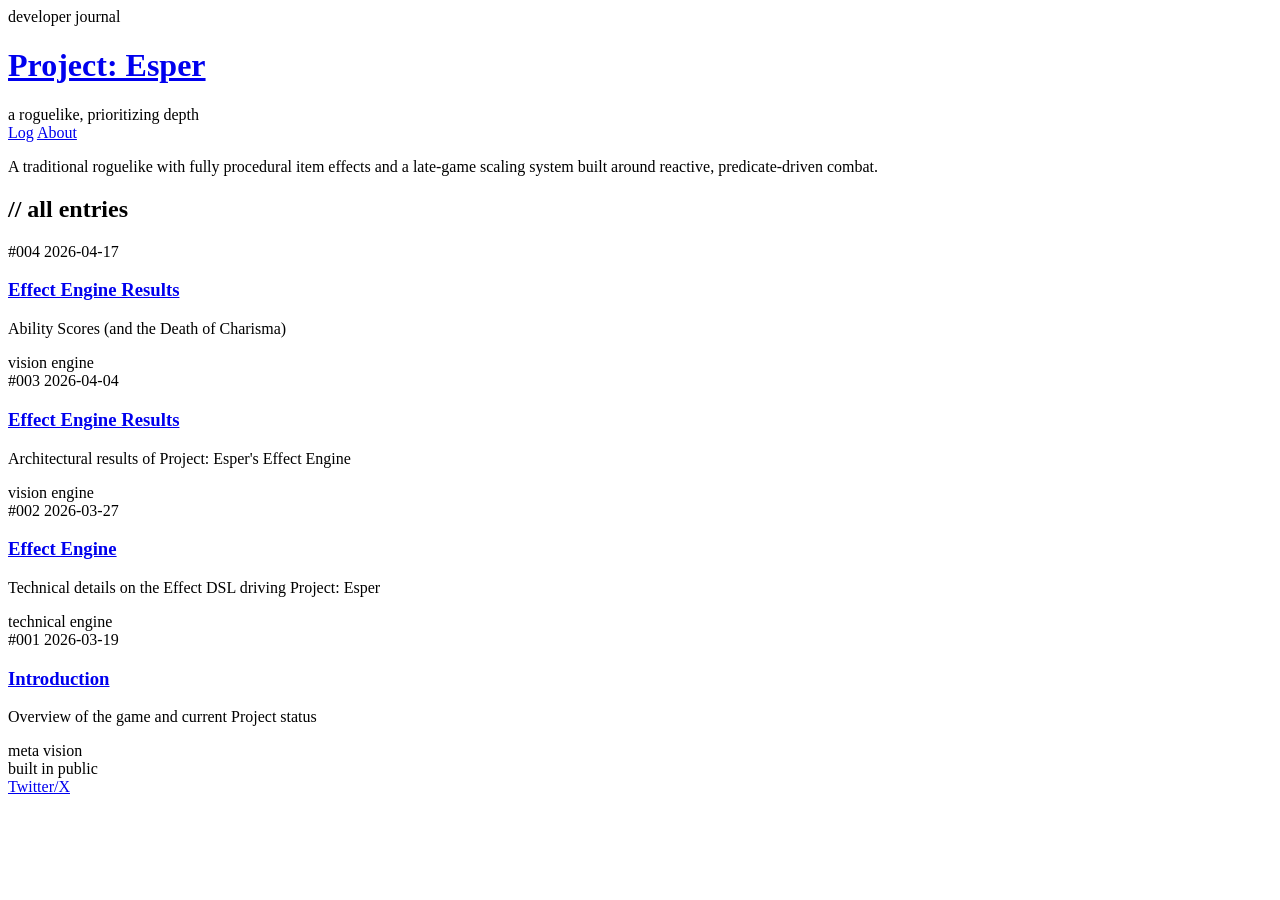
==== index.html @ 76cdac92 "Add post: week-004" ====
<!DOCTYPE html>
<html lang="en">
<head>
  <meta charset="UTF-8" />
  <meta name="viewport" content="width=device-width, initial-scale=1.0" />
  <title>Project: Esper — Dev Log</title>
  <meta name="description" content="Weekly development log for Project: Esper, a traditional roguelike with fully proc-gen item effects and reactive combat mechanics." />
  <link rel="stylesheet" href="assets/css/style.css" />
</head>
<body>

  <header class="site-header">
    <div class="header-inner">
      <div class="logo-block">
        <span class="logo-eyebrow">developer journal</span>
        <h1 class="site-title"><a href="index.html">Project: Esper</a></h1>
        <span class="logo-sub">a roguelike, prioritizing depth</span>
      </div>
      <nav class="site-nav">
        <a href="index.html" class="nav-link active">Log</a>
        <a href="about.html" class="nav-link">About</a>
      </nav>
    </div>
  </header>

  <main class="main-content">
    <section class="hero">
      <p class="hero-text">A traditional roguelike with fully procedural item effects and a late-game scaling system built around reactive, predicate-driven combat.</p>
      <div class="hero-line"></div>
    </section>

    <section class="posts-section">
      <h2 class="section-label">// all entries</h2>
      <div class="posts-grid" id="posts-container">
        <article class="post-card">
          <div class="post-meta">
            <span class="post-number">#004</span>
            <time class="post-date">2026-04-17</time>
          </div>
          <h3 class="post-title"><a href="posts/week-004.html">Effect Engine Results</a></h3>
          <p class="post-excerpt">Ability Scores (and the Death of Charisma)</p>
          <span class="post-tag">vision</span> <span class="post-tag">engine</span>
        </article>
        <article class="post-card">
          <div class="post-meta">
            <span class="post-number">#003</span>
            <time class="post-date">2026-04-04</time>
          </div>
          <h3 class="post-title"><a href="posts/week-003.html">Effect Engine Results</a></h3>
          <p class="post-excerpt">Architectural results of Project: Esper's Effect Engine</p>
          <span class="post-tag">vision</span> <span class="post-tag">engine</span>
        </article>
        <article class="post-card">
          <div class="post-meta">
            <span class="post-number">#002</span>
            <time class="post-date">2026-03-27</time>
          </div>
          <h3 class="post-title"><a href="posts/week-002.html">Effect Engine</a></h3>
          <p class="post-excerpt">Technical details on the Effect DSL driving Project: Esper</p>
          <span class="post-tag">technical</span> <span class="post-tag">engine</span>
        </article>
        <article class="post-card">
          <div class="post-meta">
            <span class="post-number">#001</span>
            <time class="post-date">2026-03-19</time>
          </div>
          <h3 class="post-title"><a href="posts/week-001.html">Introduction</a></h3>
          <p class="post-excerpt">Overview of the game and current Project status</p>
          <span class="post-tag">meta</span> <span class="post-tag">vision</span>
        </article>
        <!-- Posts are injected here by post.py when you publish -->
        <!-- PLACEHOLDER shown until your first real post -->
        
      </div>
    </section>
  </main>

  <footer class="site-footer">
    <div class="footer-inner">
      <span class="footer-copy">built in public</span>
      <div style="display:flex;gap:1.2rem;">
        <a href="https://x.com/Project_Esper" target="_blank" class="footer-social">Twitter/X</a>
      </div>
    </div>
  </footer>

</body>
</html>
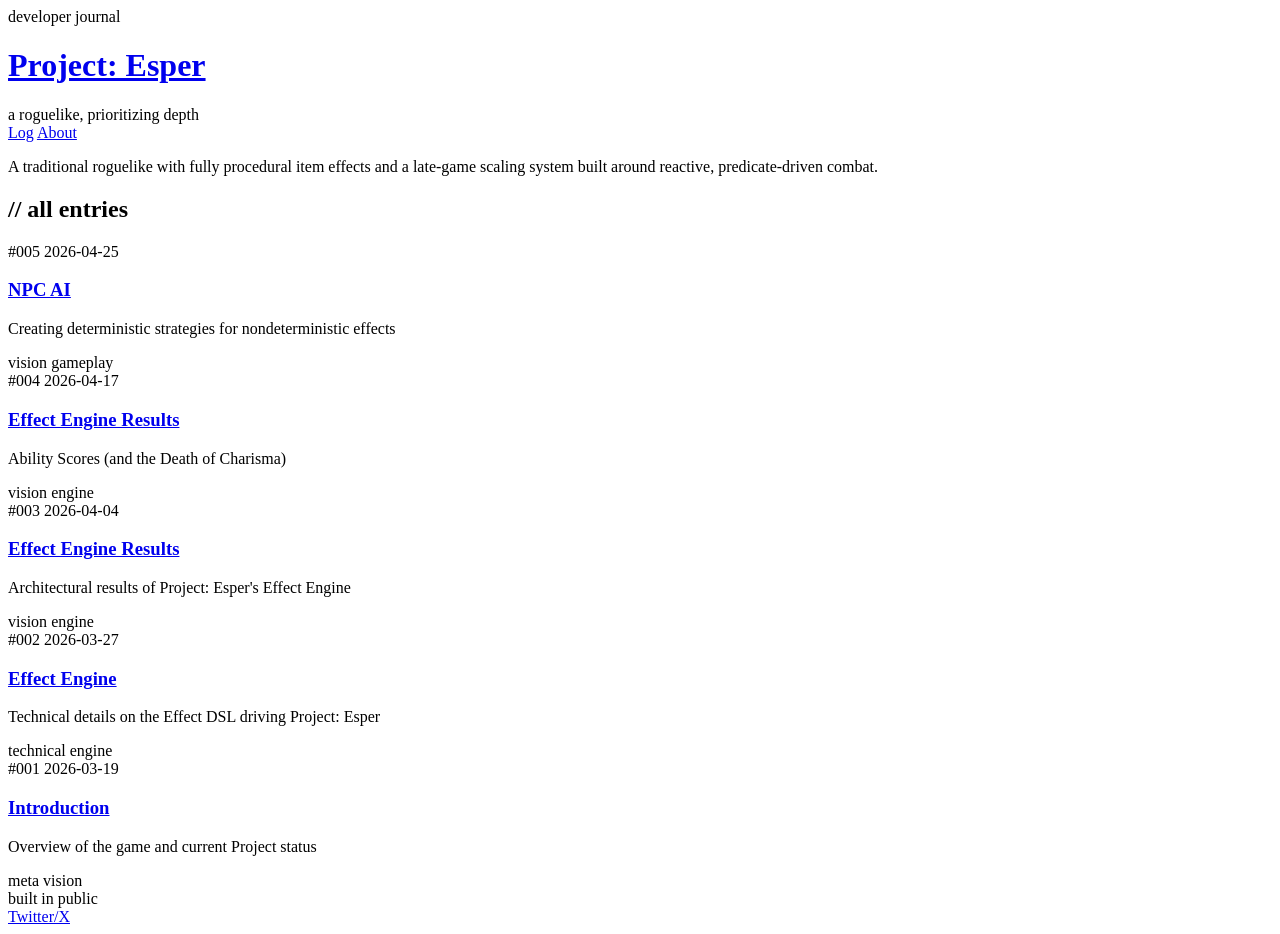
==== commit 1e486177: "Add post: week-005" ====
--- a/index.html
+++ b/index.html
@@ -32,6 +32,15 @@
     <section class="posts-section">
       <h2 class="section-label">// all entries</h2>
       <div class="posts-grid" id="posts-container">
+        <article class="post-card">
+          <div class="post-meta">
+            <span class="post-number">#005</span>
+            <time class="post-date">2026-04-25</time>
+          </div>
+          <h3 class="post-title"><a href="posts/week-005.html">NPC AI</a></h3>
+          <p class="post-excerpt">Creating deterministic strategies for nondeterministic effects</p>
+          <span class="post-tag">vision</span> <span class="post-tag">gameplay</span>
+        </article>
         <article class="post-card">
           <div class="post-meta">
             <span class="post-number">#004</span>
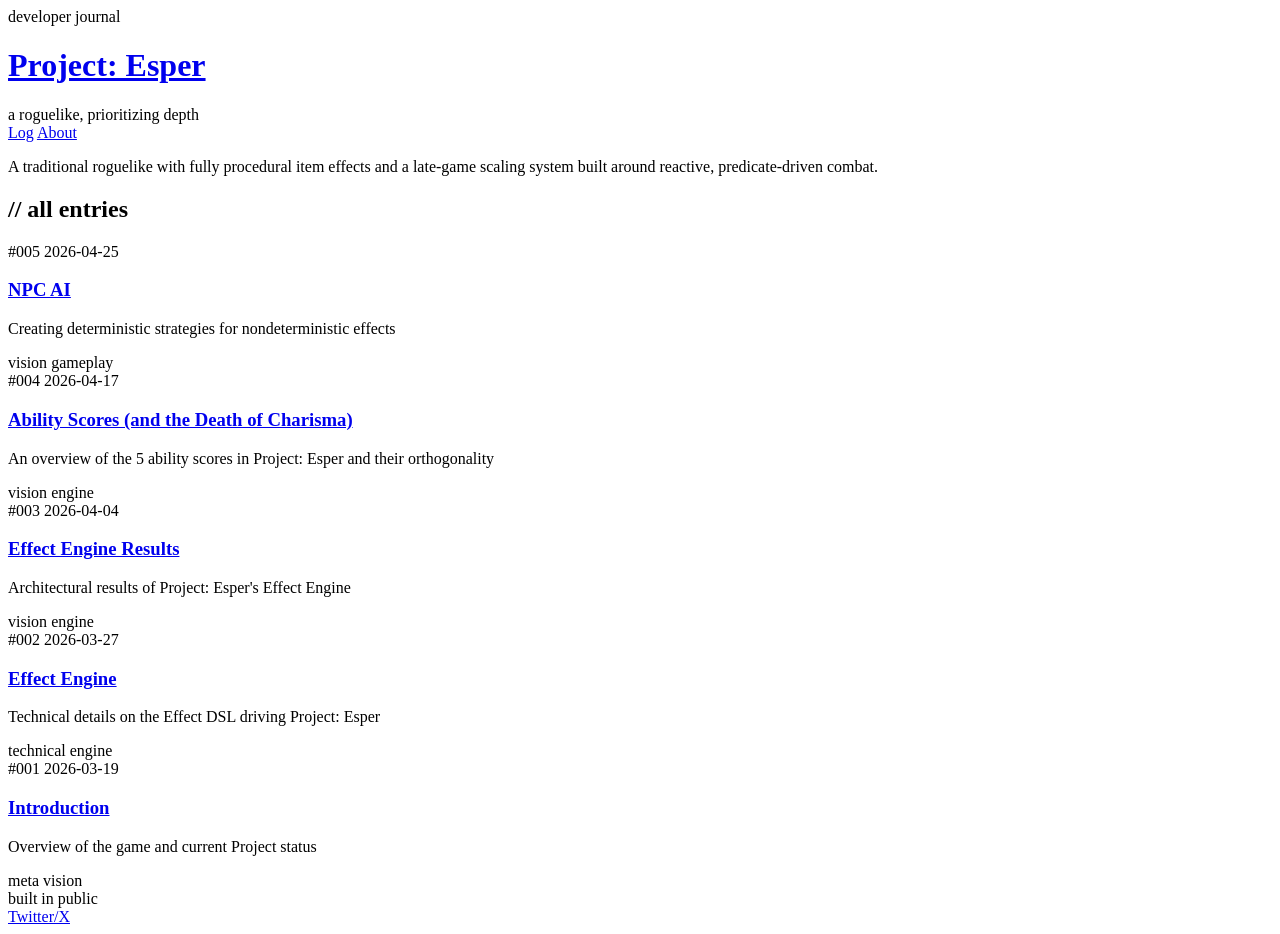
==== commit 94bc2081: "Fix continued provlem from week 4" ====
--- a/index.html
+++ b/index.html
@@ -46,8 +46,8 @@
             <span class="post-number">#004</span>
             <time class="post-date">2026-04-17</time>
           </div>
-          <h3 class="post-title"><a href="posts/week-004.html">Effect Engine Results</a></h3>
-          <p class="post-excerpt">Ability Scores (and the Death of Charisma)</p>
+          <h3 class="post-title"><a href="posts/week-004.html">Ability Scores (and the Death of Charisma)</a></h3>
+          <p class="post-excerpt">An overview of the 5 ability scores in Project: Esper and their orthogonality</p>
           <span class="post-tag">vision</span> <span class="post-tag">engine</span>
         </article>
         <article class="post-card">
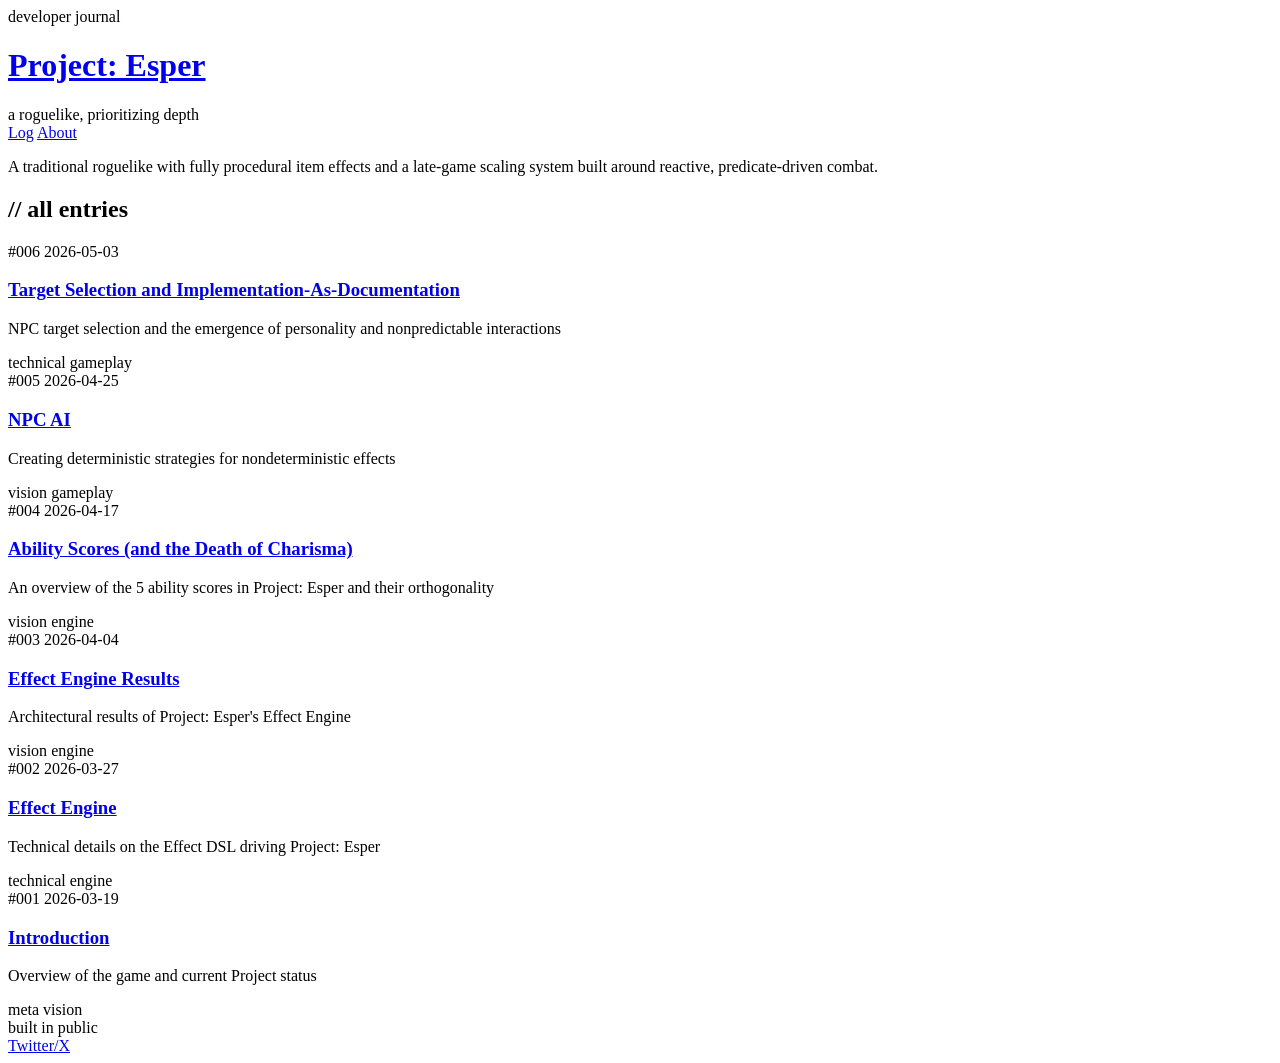
==== commit cbecf938: "Add post: week-006" ====
--- a/index.html
+++ b/index.html
@@ -32,6 +32,15 @@
     <section class="posts-section">
       <h2 class="section-label">// all entries</h2>
       <div class="posts-grid" id="posts-container">
+        <article class="post-card">
+          <div class="post-meta">
+            <span class="post-number">#006</span>
+            <time class="post-date">2026-05-03</time>
+          </div>
+          <h3 class="post-title"><a href="posts/week-006.html">Target Selection and Implementation-As-Documentation</a></h3>
+          <p class="post-excerpt">NPC target selection and the emergence of personality and nonpredictable interactions</p>
+          <span class="post-tag">technical</span> <span class="post-tag">gameplay</span>
+        </article>
         <article class="post-card">
           <div class="post-meta">
             <span class="post-number">#005</span>
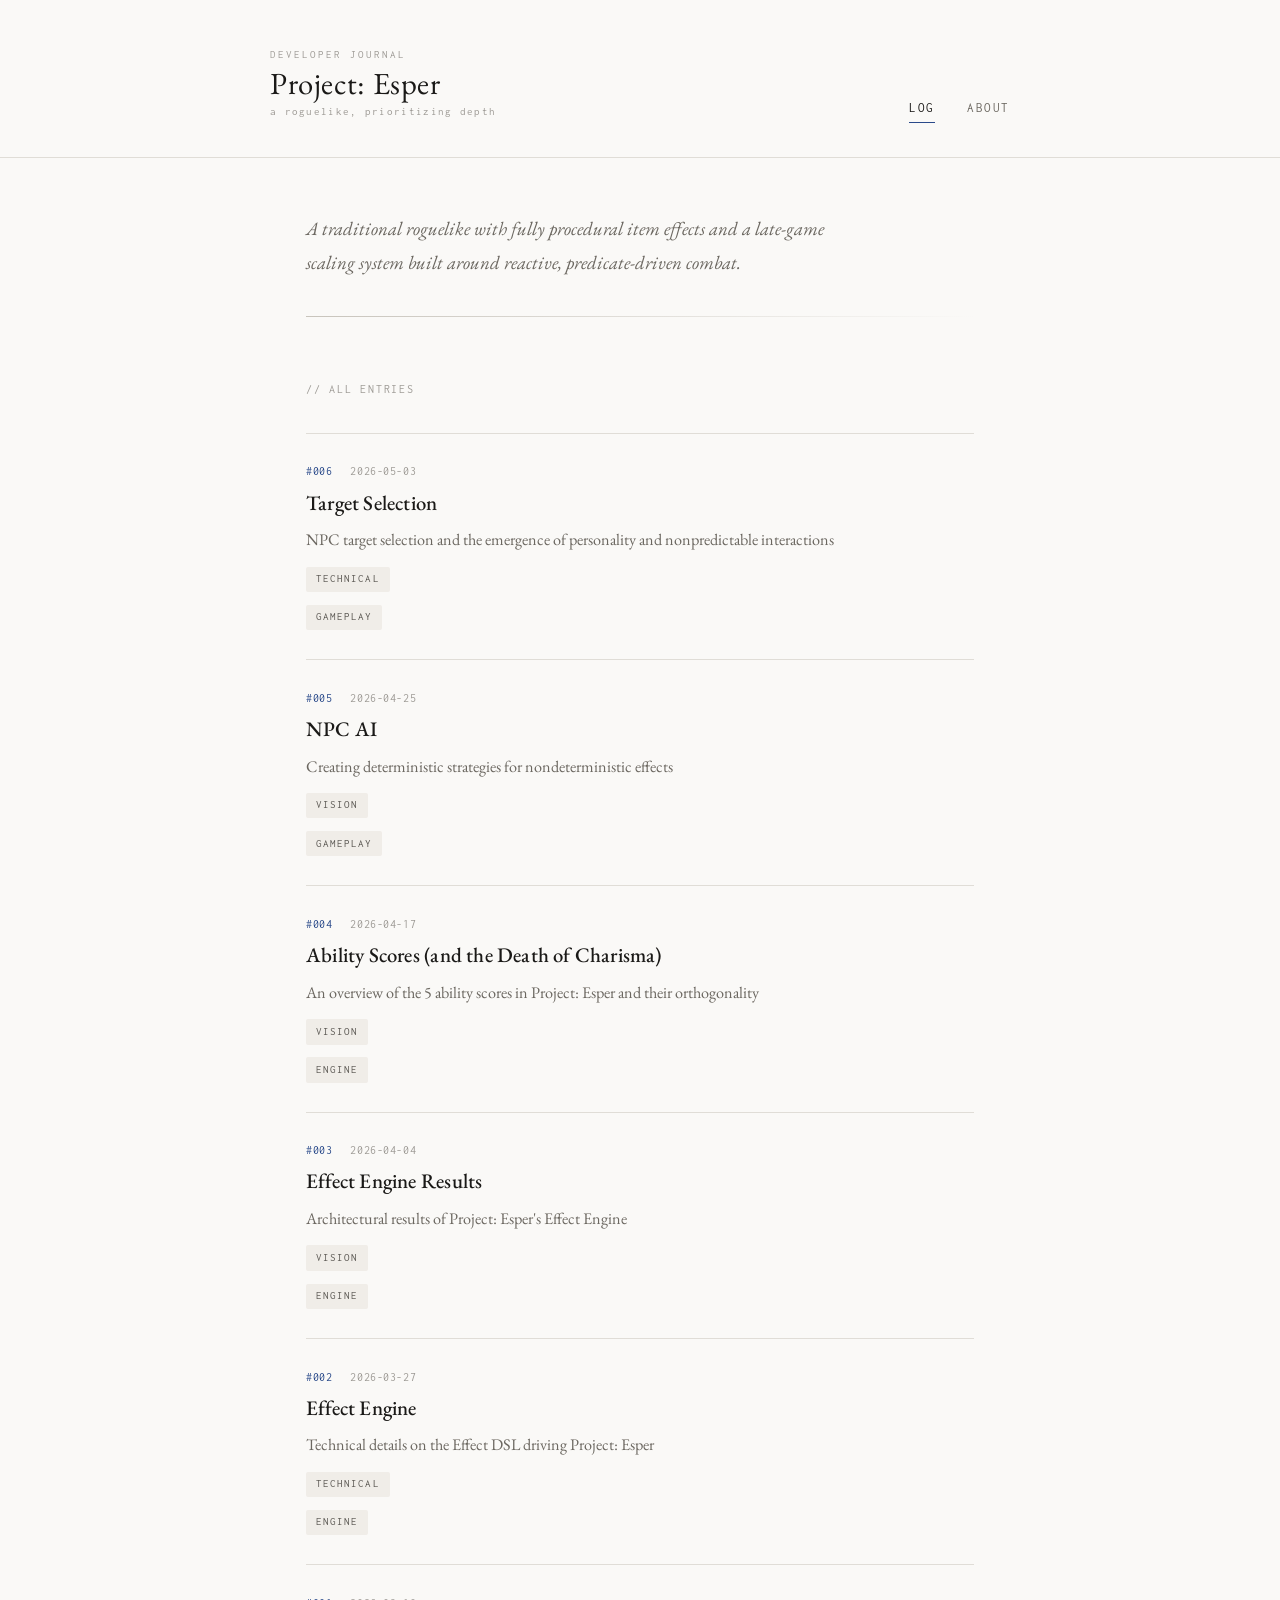
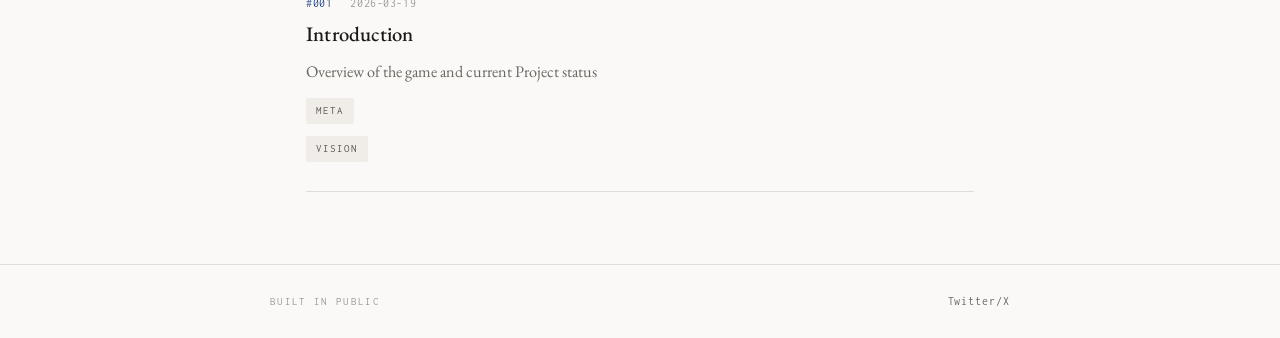
==== commit 460e410b: "Had to fix index too" ====
--- a/index.html
+++ b/index.html
@@ -37,7 +37,7 @@
             <span class="post-number">#006</span>
             <time class="post-date">2026-05-03</time>
           </div>
-          <h3 class="post-title"><a href="posts/week-006.html">Target Selection and Implementation-As-Documentation</a></h3>
+          <h3 class="post-title"><a href="posts/week-006.html">Target Selection</a></h3>
           <p class="post-excerpt">NPC target selection and the emergence of personality and nonpredictable interactions</p>
           <span class="post-tag">technical</span> <span class="post-tag">gameplay</span>
         </article>
--- a/assets/css/style.css
+++ b/assets/css/style.css
@@ -0,0 +1,408 @@
+@import url('https://fonts.googleapis.com/css2?family=EB+Garamond:ital,wght@0,400;0,500;1,400&family=Inconsolata:wght@300;400;500&family=Libre+Baskerville:ital,wght@0,400;0,700;1,400&display=swap');
+
+*, *::before, *::after { box-sizing: border-box; margin: 0; padding: 0; }
+
+:root {
+  --bg: #faf9f7;
+  --surface: #f2f0ec;
+  --border: #e0ddd7;
+  --border-strong: #c8c4bc;
+  --text: #1a1917;
+  --text-secondary: #6b6760;
+  --text-tertiary: #9e9b96;
+  --accent: #2a4a8a;
+  --accent-light: #eef1f8;
+  --tag-bg: #f0ede8;
+  --tag-text: #5a5752;
+  --font-serif: 'EB Garamond', 'Libre Baskerville', Georgia, serif;
+  --font-mono: 'Inconsolata', 'Courier New', monospace;
+  --max-width: 740px;
+  --col-width: 680px;
+}
+
+html { font-size: 18px; }
+
+body {
+  background: var(--bg);
+  color: var(--text);
+  font-family: var(--font-serif);
+  line-height: 1.7;
+  min-height: 100vh;
+  display: flex;
+  flex-direction: column;
+}
+
+a { color: inherit; text-decoration: none; }
+
+/* ── HEADER ── */
+.site-header {
+  border-bottom: 1px solid var(--border);
+  padding: 2.5rem 2rem 2rem;
+}
+
+.header-inner {
+  max-width: var(--max-width);
+  margin: 0 auto;
+  display: flex;
+  align-items: flex-end;
+  justify-content: space-between;
+  gap: 2rem;
+}
+
+.logo-block { display: flex; flex-direction: column; gap: 0.15rem; }
+
+.logo-eyebrow {
+  font-family: var(--font-mono);
+  font-size: 0.62rem;
+  letter-spacing: 0.18em;
+  text-transform: uppercase;
+  color: var(--text-tertiary);
+}
+
+.site-title {
+  font-family: var(--font-serif);
+  font-size: 1.7rem;
+  font-weight: 400;
+  letter-spacing: 0.02em;
+  color: var(--text);
+  line-height: 1.1;
+}
+
+.site-title a:hover { color: var(--accent); transition: color 0.15s; }
+
+.logo-sub {
+  font-family: var(--font-mono);
+  font-size: 0.6rem;
+  letter-spacing: 0.12em;
+  color: var(--text-tertiary);
+  font-style: normal;
+}
+
+.site-nav { display: flex; gap: 1.8rem; padding-bottom: 0.15rem; }
+
+.nav-link {
+  font-family: var(--font-mono);
+  font-size: 0.72rem;
+  letter-spacing: 0.12em;
+  text-transform: uppercase;
+  color: var(--text-secondary);
+  transition: color 0.15s;
+  position: relative;
+}
+
+.nav-link::after {
+  content: '';
+  position: absolute;
+  bottom: -4px;
+  left: 0; right: 0;
+  height: 1px;
+  background: var(--accent);
+  opacity: 0;
+  transition: opacity 0.15s;
+}
+
+.nav-link:hover, .nav-link.active { color: var(--text); }
+.nav-link.active::after { opacity: 1; }
+
+/* ── MAIN ── */
+.main-content {
+  flex: 1;
+  max-width: var(--max-width);
+  width: 100%;
+  margin: 0 auto;
+  padding: 3rem 2rem 4rem;
+}
+
+/* ── HERO ── */
+.hero { margin-bottom: 3.5rem; }
+
+.hero-text {
+  font-size: 1.05rem;
+  color: var(--text-secondary);
+  font-style: italic;
+  max-width: 560px;
+  line-height: 1.8;
+  margin-bottom: 2rem;
+}
+
+.hero-line {
+  height: 1px;
+  background: linear-gradient(to right, var(--border-strong), transparent);
+  width: 100%;
+}
+
+/* ── SECTION LABEL ── */
+.section-label {
+  font-family: var(--font-mono);
+  font-size: 0.65rem;
+  letter-spacing: 0.15em;
+  text-transform: uppercase;
+  color: var(--text-tertiary);
+  margin-bottom: 1.8rem;
+  font-weight: 400;
+}
+
+/* ── POST CARDS ── */
+.posts-grid { display: flex; flex-direction: column; gap: 0; }
+
+.post-card {
+  padding: 1.6rem 0;
+  border-bottom: 1px solid var(--border);
+  display: grid;
+  grid-template-columns: 1fr;
+  gap: 0.4rem;
+}
+
+.post-card:first-child { border-top: 1px solid var(--border); }
+
+.post-meta {
+  display: flex;
+  align-items: center;
+  gap: 1rem;
+}
+
+.post-number {
+  font-family: var(--font-mono);
+  font-size: 0.65rem;
+  color: var(--accent);
+  letter-spacing: 0.05em;
+}
+
+.post-date {
+  font-family: var(--font-mono);
+  font-size: 0.65rem;
+  color: var(--text-tertiary);
+  letter-spacing: 0.05em;
+}
+
+.post-title {
+  font-size: 1.15rem;
+  font-weight: 500;
+  letter-spacing: 0.01em;
+  line-height: 1.3;
+}
+
+.post-title a { transition: color 0.15s; }
+.post-title a:hover { color: var(--accent); }
+
+.post-excerpt {
+  font-size: 0.9rem;
+  color: var(--text-secondary);
+  line-height: 1.65;
+  margin-top: 0.2rem;
+}
+
+.post-tag {
+  font-family: var(--font-mono);
+  font-size: 0.6rem;
+  letter-spacing: 0.1em;
+  text-transform: uppercase;
+  background: var(--tag-bg);
+  color: var(--tag-text);
+  padding: 0.2rem 0.55rem;
+  border-radius: 2px;
+  width: fit-content;
+  margin-top: 0.3rem;
+}
+
+/* ── ARTICLE PAGE ── */
+.article-header { margin-bottom: 2.5rem; padding-bottom: 2rem; border-bottom: 1px solid var(--border); }
+
+.article-eyebrow {
+  font-family: var(--font-mono);
+  font-size: 0.65rem;
+  letter-spacing: 0.15em;
+  text-transform: uppercase;
+  color: var(--text-tertiary);
+  display: flex;
+  gap: 1.2rem;
+  margin-bottom: 1rem;
+}
+
+.article-title {
+  font-size: 2rem;
+  font-weight: 400;
+  letter-spacing: 0.01em;
+  line-height: 1.2;
+  margin-bottom: 0.8rem;
+}
+
+.article-tags { display: flex; gap: 0.5rem; flex-wrap: wrap; margin-top: 0.8rem; }
+
+.article-body { max-width: 640px; }
+
+.article-body p { margin-bottom: 1.3rem; font-size: 1rem; line-height: 1.8; }
+
+.article-body h2 {
+  font-size: 1.2rem;
+  font-weight: 500;
+  margin: 2.2rem 0 0.8rem;
+  letter-spacing: 0.01em;
+}
+
+.article-body h3 {
+  font-family: var(--font-mono);
+  font-size: 0.75rem;
+  letter-spacing: 0.12em;
+  text-transform: uppercase;
+  color: var(--text-secondary);
+  margin: 2rem 0 0.7rem;
+}
+
+.article-body ul, .article-body ol {
+  margin: 0 0 1.3rem 1.4rem;
+}
+
+.article-body li { margin-bottom: 0.4rem; font-size: 1rem; line-height: 1.7; }
+
+.article-body code {
+  font-family: var(--font-mono);
+  font-size: 0.82rem;
+  background: var(--surface);
+  padding: 0.1rem 0.4rem;
+  border-radius: 2px;
+  border: 1px solid var(--border);
+  color: var(--accent);
+}
+
+.article-body pre {
+  background: var(--surface);
+  border: 1px solid var(--border);
+  padding: 1.2rem 1.4rem;
+  border-radius: 3px;
+  overflow-x: auto;
+  margin-bottom: 1.3rem;
+}
+
+.article-body pre code {
+  background: none;
+  border: none;
+  padding: 0;
+  color: var(--text);
+  font-size: 0.8rem;
+  line-height: 1.6;
+}
+
+.article-body blockquote {
+  border-left: 2px solid var(--accent);
+  padding-left: 1.2rem;
+  margin: 1.5rem 0;
+  color: var(--text-secondary);
+  font-style: italic;
+}
+
+.article-body a { color: var(--accent); border-bottom: 1px solid var(--accent-light); transition: border-color 0.15s; }
+.article-body a:hover { border-color: var(--accent); }
+
+.article-body hr { border: none; border-top: 1px solid var(--border); margin: 2.5rem 0; }
+
+/* ── TABLES ── */
+.article-body table {
+  width: 100%;
+  border-collapse: collapse;
+  margin-bottom: 1.3rem;
+  font-size: 0.92rem;
+  line-height: 1.6;
+}
+
+.article-body thead {
+  border-bottom: 2px solid var(--border-strong);
+}
+
+.article-body th {
+  font-family: var(--font-mono);
+  font-size: 0.65rem;
+  letter-spacing: 0.12em;
+  text-transform: uppercase;
+  color: var(--text-secondary);
+  font-weight: 400;
+  text-align: left;
+  padding: 0.5rem 1rem 0.5rem 0;
+}
+
+.article-body td {
+  padding: 0.55rem 1rem 0.55rem 0;
+  color: var(--text);
+  border-bottom: 1px solid var(--border);
+  vertical-align: top;
+}
+
+.article-body tr:last-child td {
+  border-bottom: none;
+}
+
+.article-body tbody tr:hover td {
+  background: var(--surface);
+}
+
+.article-nav {
+  margin-top: 3rem;
+  padding-top: 2rem;
+  border-top: 1px solid var(--border);
+  display: flex;
+  justify-content: space-between;
+  gap: 1rem;
+}
+
+.article-nav-link {
+  font-family: var(--font-mono);
+  font-size: 0.68rem;
+  letter-spacing: 0.1em;
+  text-transform: uppercase;
+  color: var(--text-secondary);
+  transition: color 0.15s;
+}
+
+.article-nav-link:hover { color: var(--accent); }
+.article-nav-link.prev::before { content: '← '; }
+.article-nav-link.next::after { content: ' →'; }
+
+/* ── ABOUT ── */
+.about-article { max-width: 600px; }
+.about-title { font-size: 1.5rem; font-weight: 400; margin-bottom: 2rem; padding-bottom: 1.5rem; border-bottom: 1px solid var(--border); }
+.about-body p { font-size: 1rem; line-height: 1.85; margin-bottom: 1.3rem; color: var(--text); }
+.about-body strong { font-weight: 500; }
+.about-links { margin-top: 2.5rem; display: flex; flex-direction: column; gap: 0.5rem; }
+.about-link { font-family: var(--font-mono); font-size: 0.72rem; letter-spacing: 0.08em; color: var(--accent); transition: opacity 0.15s; }
+.about-link:hover { opacity: 0.7; }
+
+/* ── FOOTER ── */
+.site-footer {
+  border-top: 1px solid var(--border);
+  padding: 1.5rem 2rem;
+  margin-top: auto;
+}
+
+.footer-inner {
+  max-width: var(--max-width);
+  margin: 0 auto;
+  display: flex;
+  justify-content: space-between;
+  align-items: center;
+}
+
+.footer-copy {
+  font-family: var(--font-mono);
+  font-size: 0.62rem;
+  letter-spacing: 0.12em;
+  text-transform: uppercase;
+  color: var(--text-tertiary);
+}
+
+.footer-social {
+  font-family: var(--font-mono);
+  font-size: 0.65rem;
+  letter-spacing: 0.08em;
+  color: var(--text-secondary);
+  transition: color 0.15s;
+}
+.footer-social:hover { color: var(--accent); }
+
+/* ── RESPONSIVE ── */
+@media (max-width: 600px) {
+  html { font-size: 16px; }
+  .header-inner { flex-direction: column; align-items: flex-start; gap: 1rem; }
+  .main-content { padding: 2rem 1.25rem 3rem; }
+  .site-header { padding: 1.75rem 1.25rem 1.5rem; }
+  .article-title { font-size: 1.6rem; }
+}
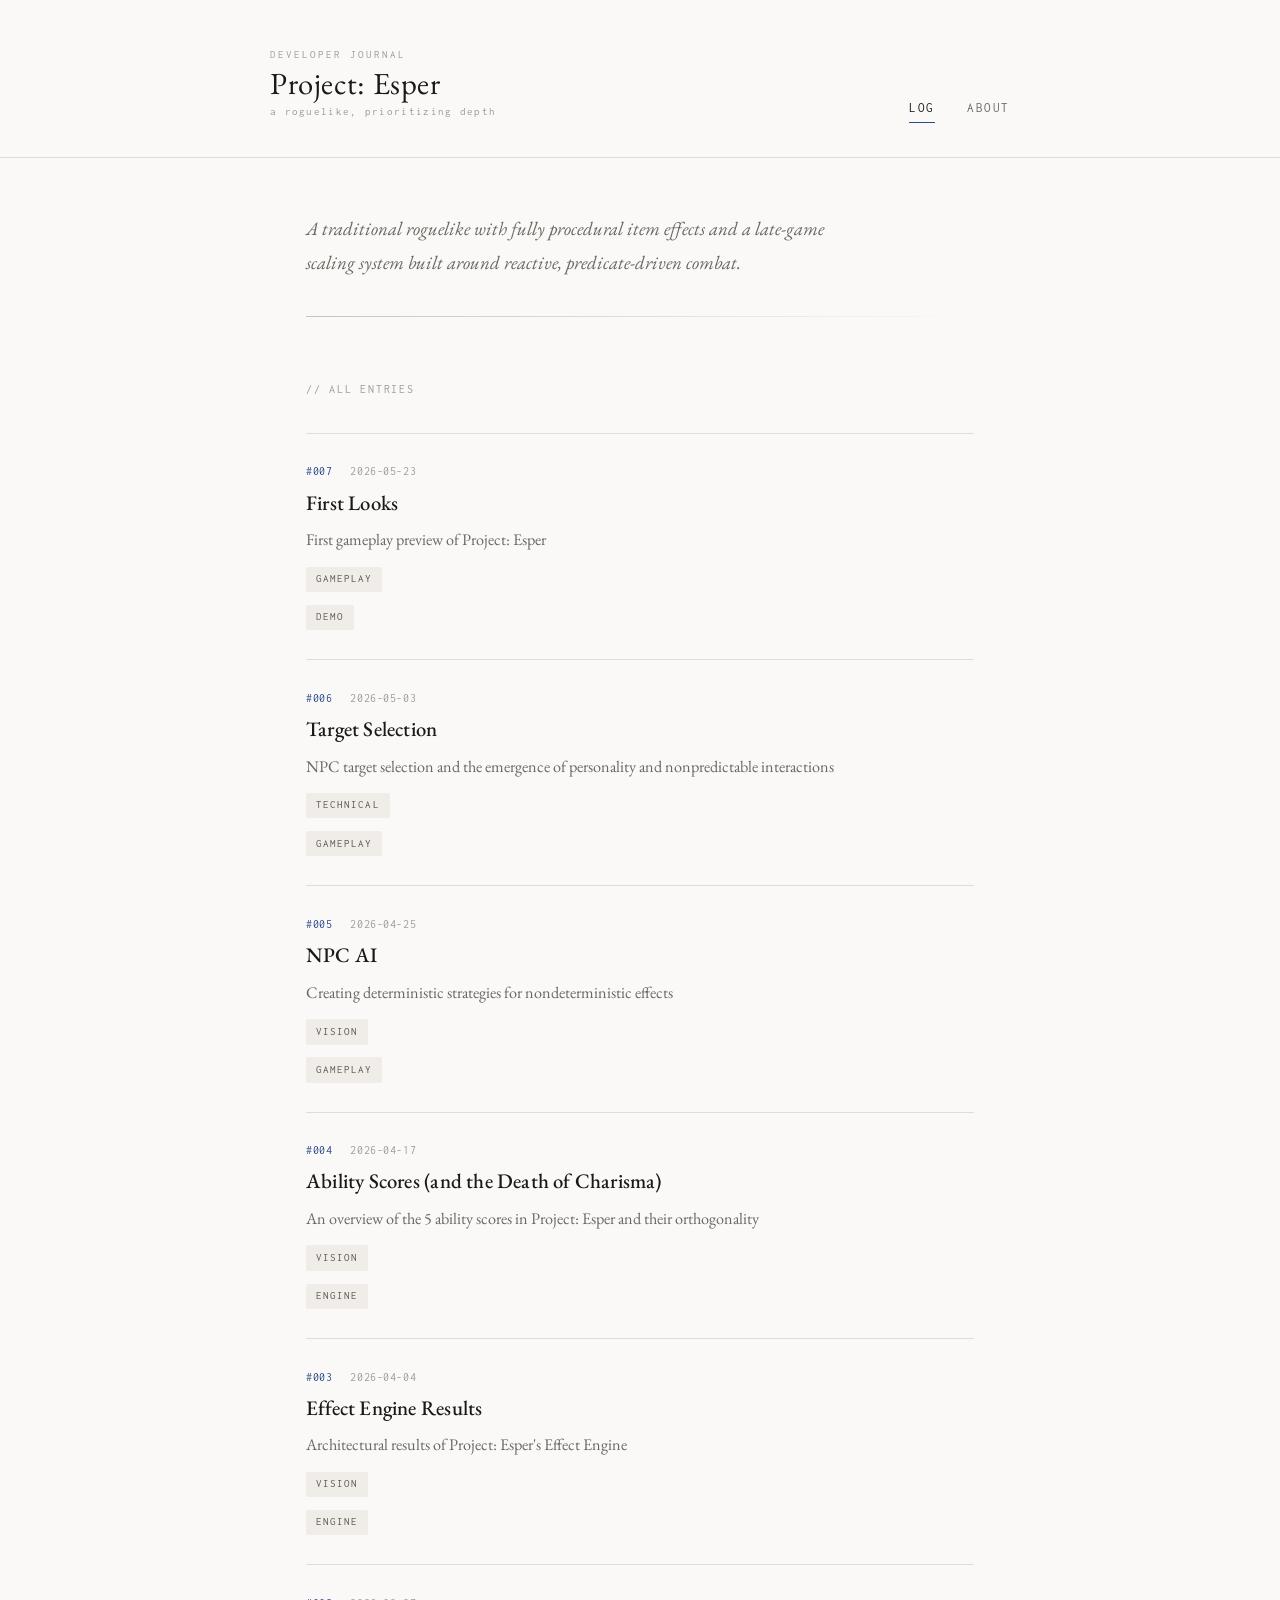
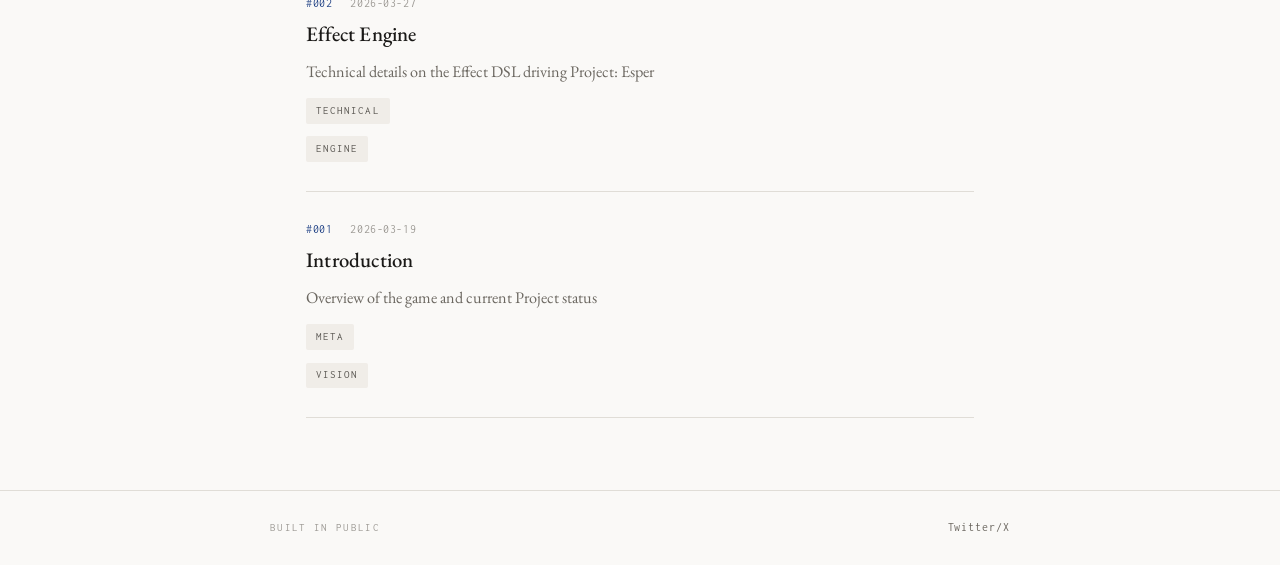
==== commit f9a19a48: "Add post: week-007" ====
--- a/index.html
+++ b/index.html
@@ -32,6 +32,15 @@
     <section class="posts-section">
       <h2 class="section-label">// all entries</h2>
       <div class="posts-grid" id="posts-container">
+        <article class="post-card">
+          <div class="post-meta">
+            <span class="post-number">#007</span>
+            <time class="post-date">2026-05-23</time>
+          </div>
+          <h3 class="post-title"><a href="posts/week-007.html">First Looks</a></h3>
+          <p class="post-excerpt">First gameplay preview of Project: Esper</p>
+          <span class="post-tag">gameplay</span> <span class="post-tag">demo</span>
+        </article>
         <article class="post-card">
           <div class="post-meta">
             <span class="post-number">#006</span>
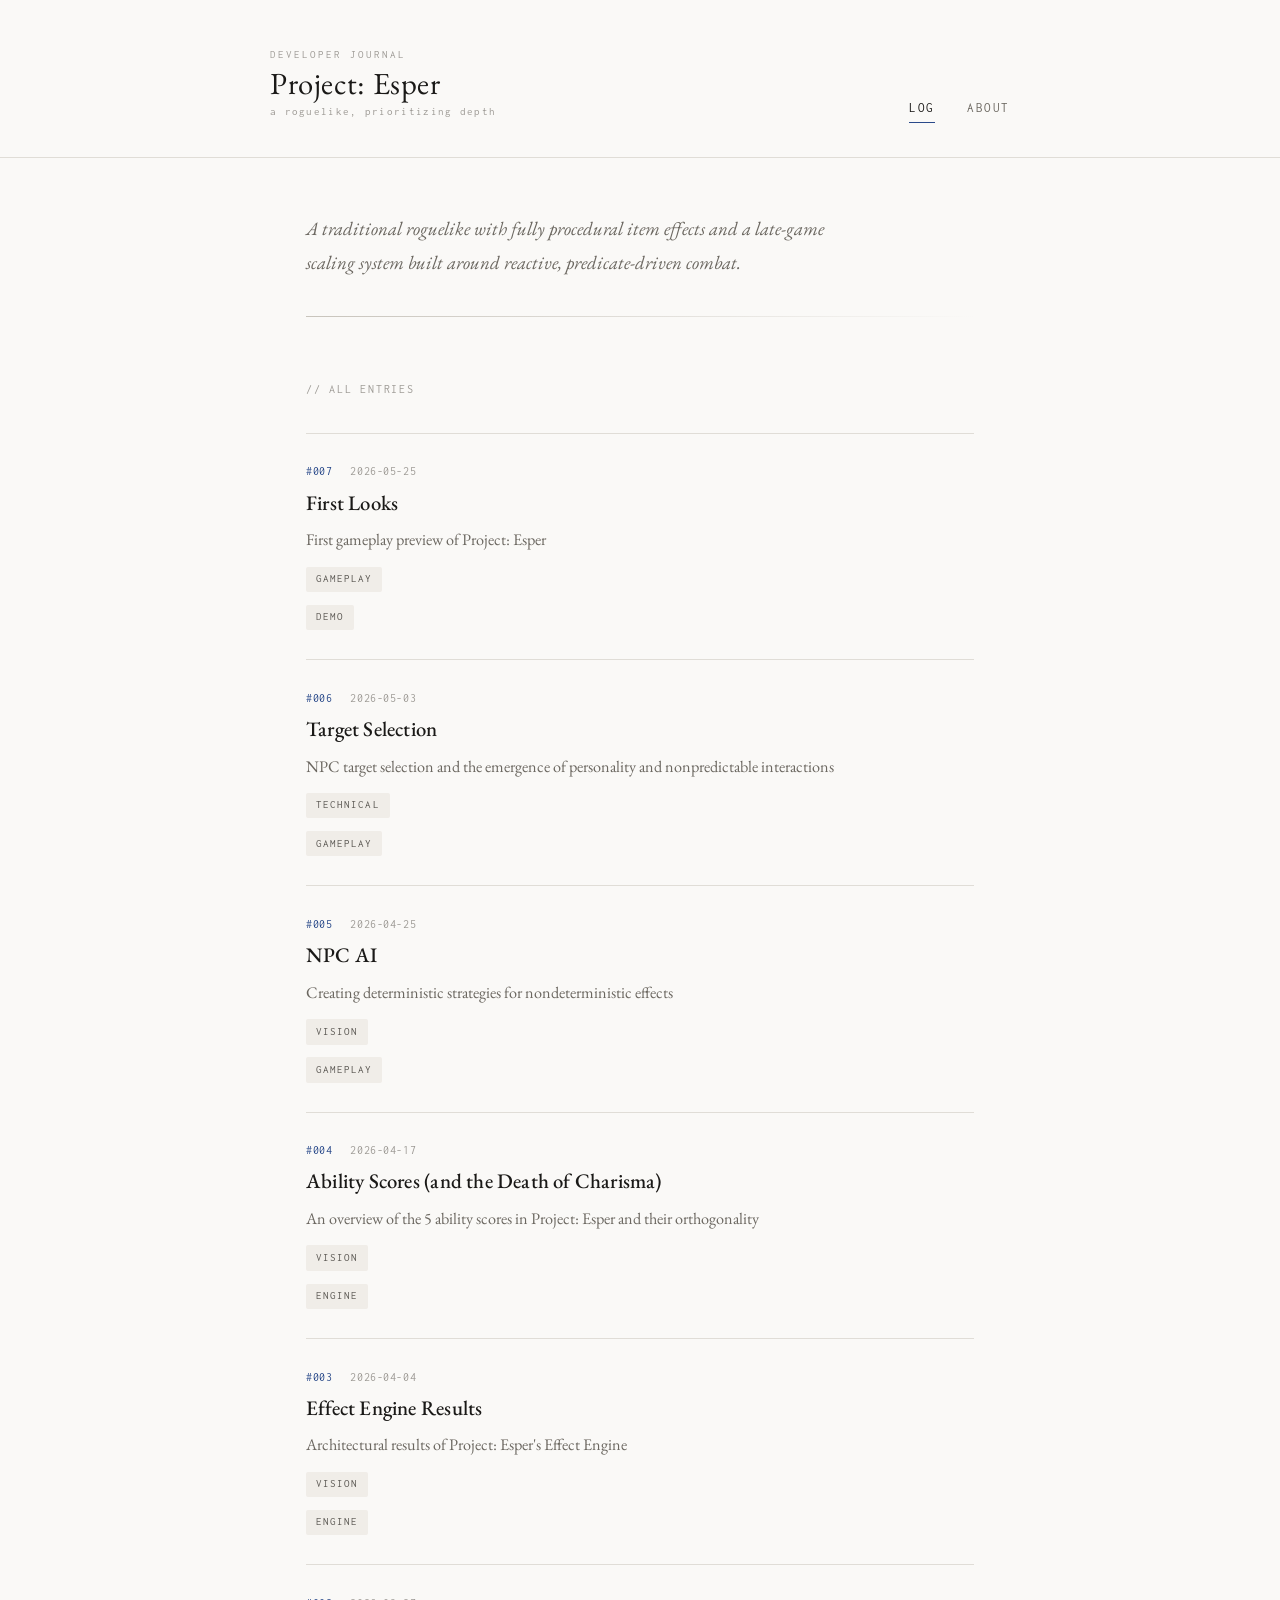
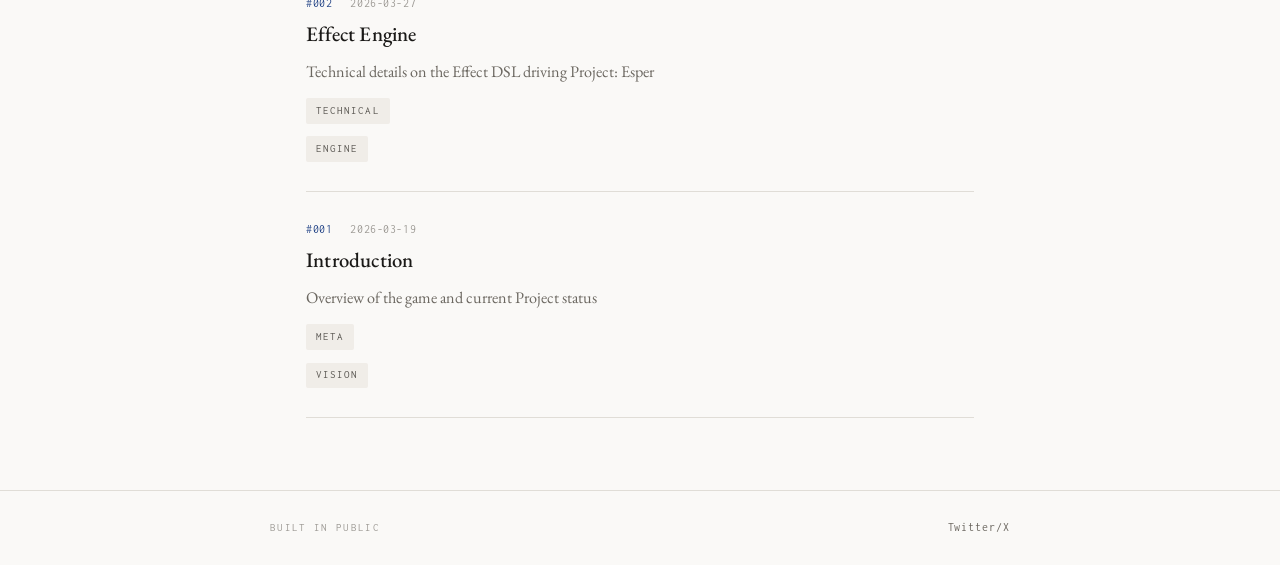
==== commit 3ced6022: "Add post: week-007" ====
--- a/index.html
+++ b/index.html
@@ -35,7 +35,7 @@
         <article class="post-card">
           <div class="post-meta">
             <span class="post-number">#007</span>
-            <time class="post-date">2026-05-23</time>
+            <time class="post-date">2026-05-25</time>
           </div>
           <h3 class="post-title"><a href="posts/week-007.html">First Looks</a></h3>
           <p class="post-excerpt">First gameplay preview of Project: Esper</p>
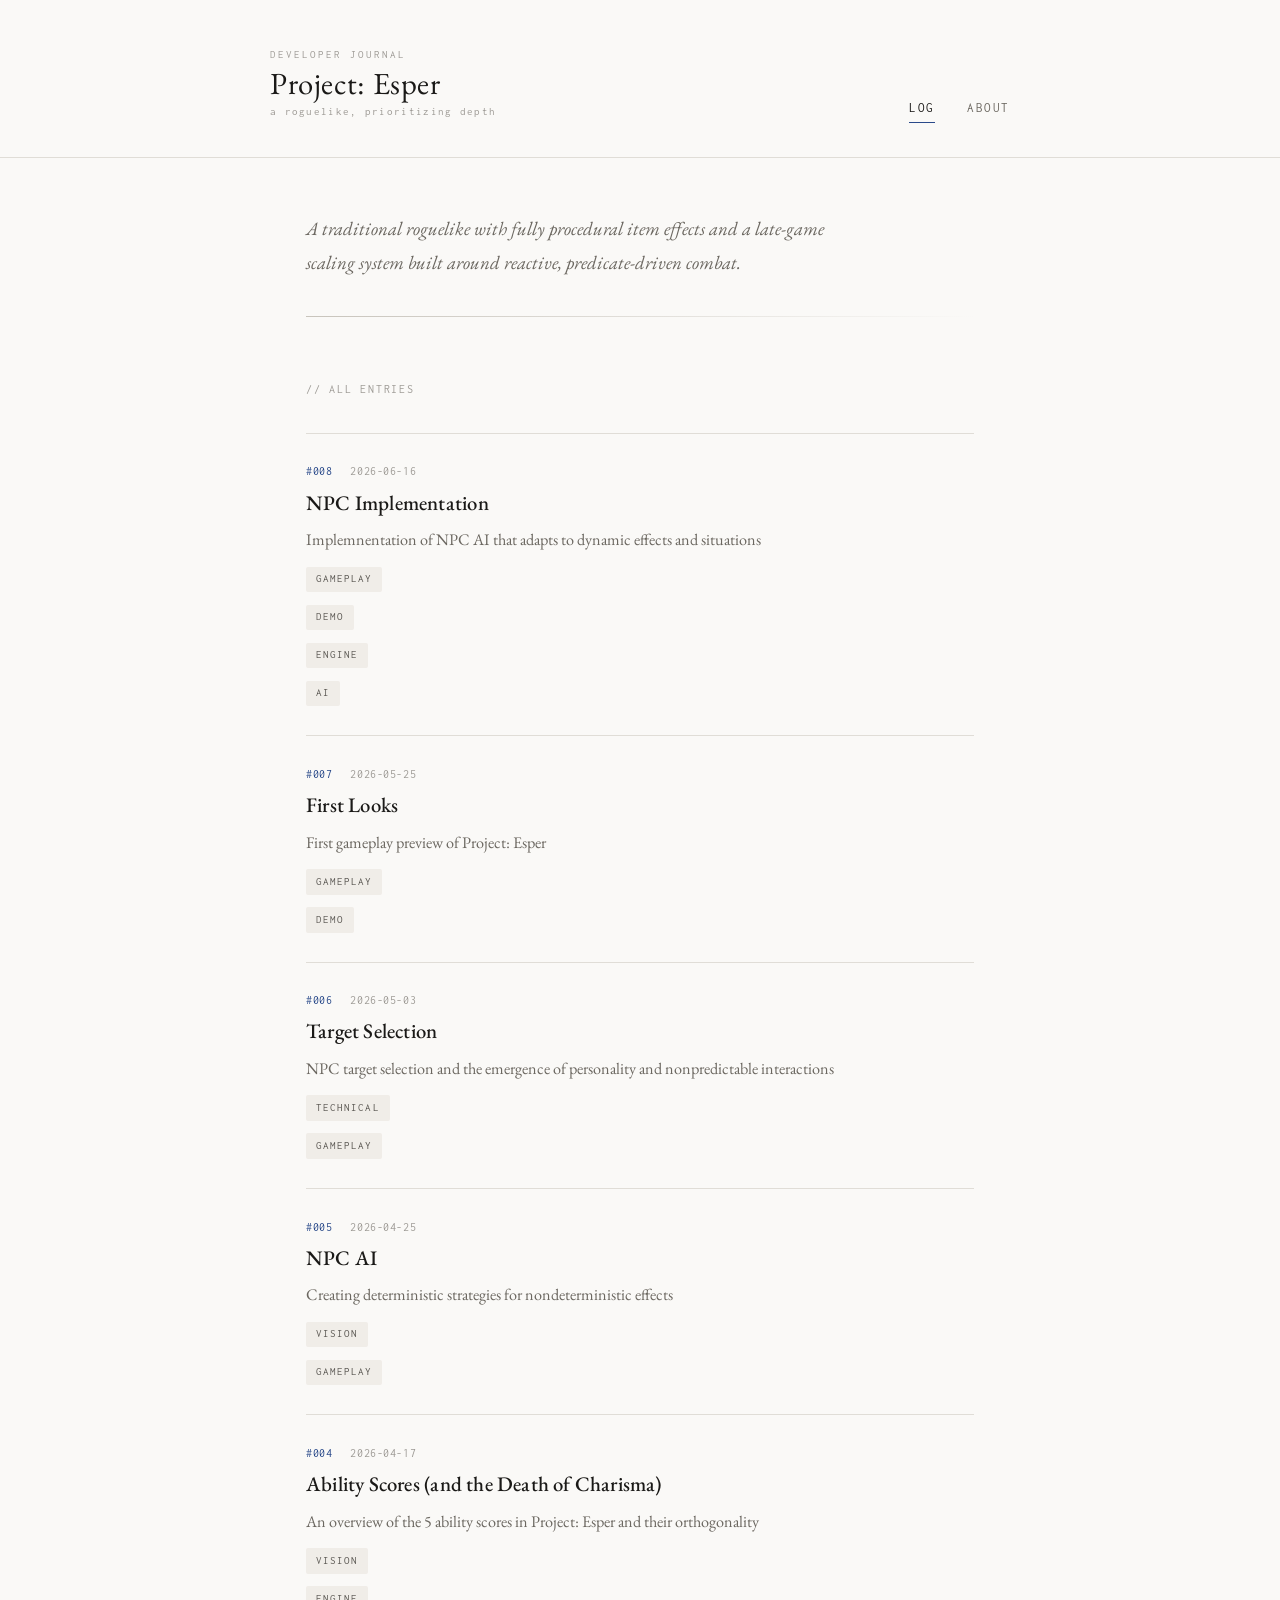
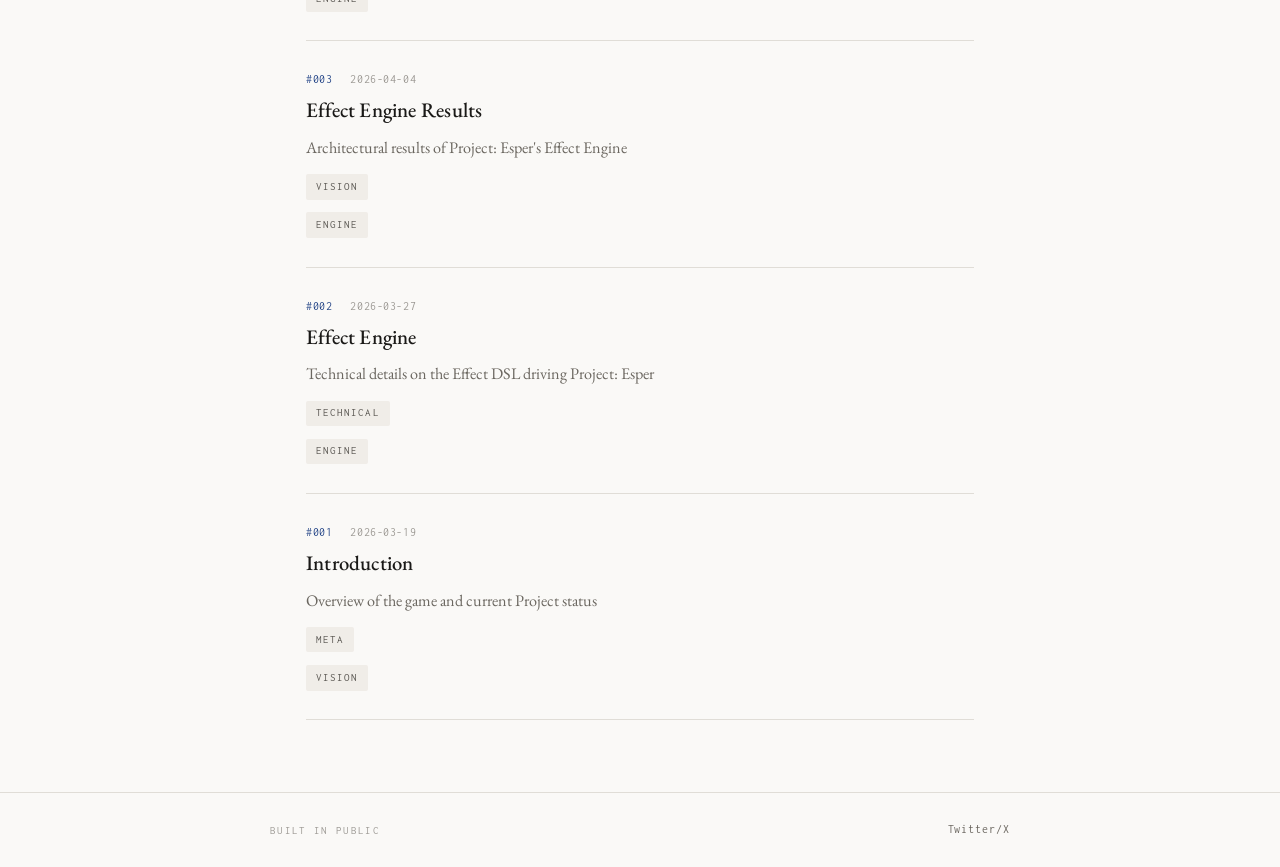
==== commit cd595eeb: "Add post: week-008" ====
--- a/index.html
+++ b/index.html
@@ -32,6 +32,15 @@
     <section class="posts-section">
       <h2 class="section-label">// all entries</h2>
       <div class="posts-grid" id="posts-container">
+        <article class="post-card">
+          <div class="post-meta">
+            <span class="post-number">#008</span>
+            <time class="post-date">2026-06-16</time>
+          </div>
+          <h3 class="post-title"><a href="posts/week-008.html">NPC Implementation</a></h3>
+          <p class="post-excerpt">Implemnentation of NPC AI that adapts to dynamic effects and situations</p>
+          <span class="post-tag">gameplay</span> <span class="post-tag">demo</span> <span class="post-tag">engine</span> <span class="post-tag">ai</span>
+        </article>
         <article class="post-card">
           <div class="post-meta">
             <span class="post-number">#007</span>
